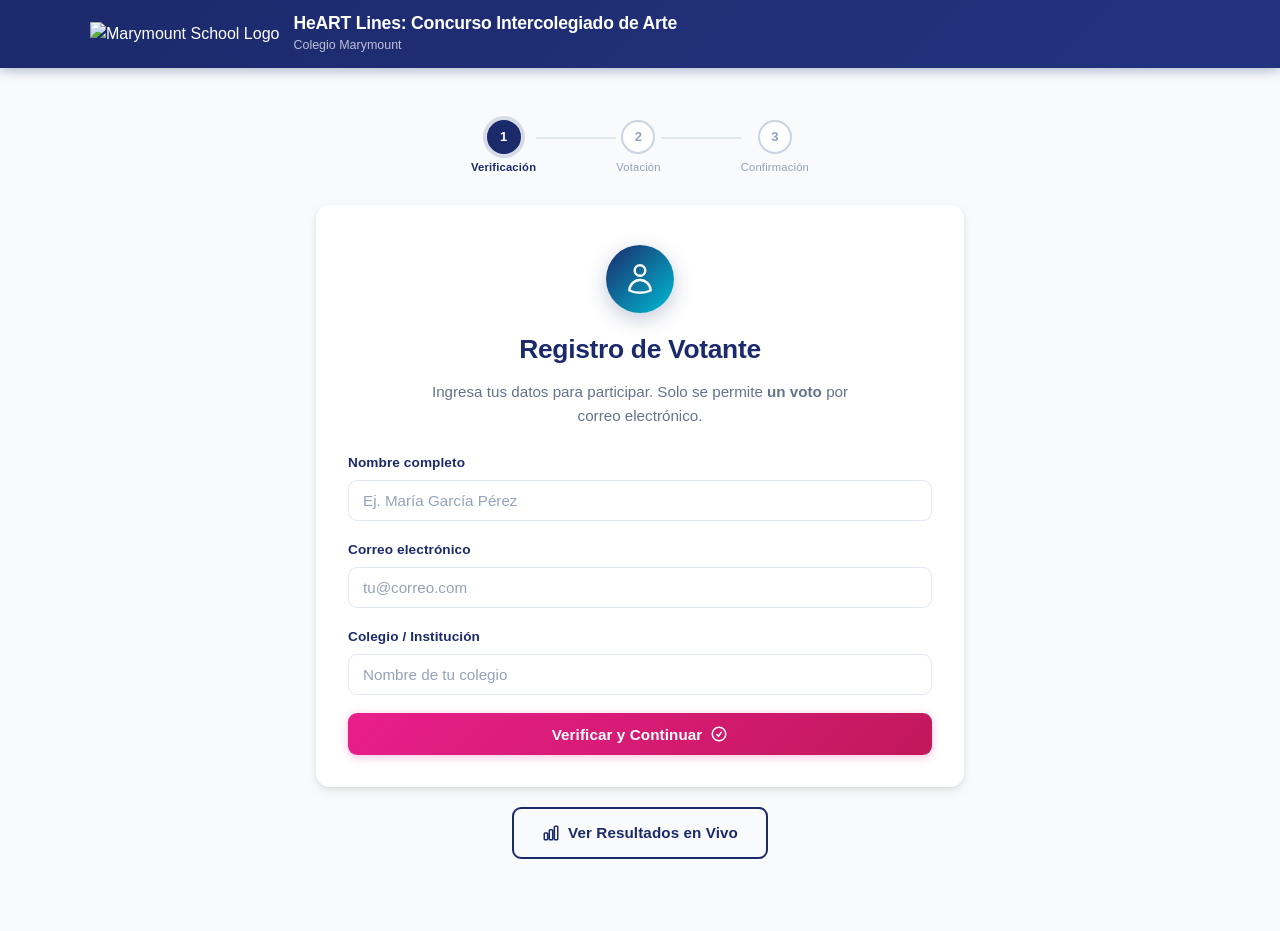
==== index.html @ 91d77fbe "Initial commit: Project root fixed" ====
<!DOCTYPE html>
<html lang="es">
<head>
  <meta charset="UTF-8">
  <meta name="viewport" content="width=device-width, initial-scale=1.0">
  <meta name="description" content="Votación del Concurso de Arte — Colegio Marymount Medellín">
  <title>Registro — Concurso de Arte Marymount</title>
  <link rel="stylesheet" href="css/style.css">
</head>
<body>

  <!-- ── Header ── -->
  <header class="site-header">
    <div class="header-inner">
      <div class="header-logo">
        <img src="images/logo_marymount.png" alt="Marymount School Logo">
      </div>
      <div class="header-text">
        <h1>HeART Lines: Concurso Intercolegiado de Arte</h1>
        <p>Colegio Marymount</p>
      </div>
    </div>
  </header>

  <!-- ── Main ── -->
  <main class="container">

    <!-- Progress indicator -->
    <div class="progress-steps mt-24">
      <div class="step active">
        <div class="step-circle">1</div>
        <span class="step-label">Verificación</span>
      </div>
      <div class="step-line"></div>
      <div class="step">
        <div class="step-circle">2</div>
        <span class="step-label">Votación</span>
      </div>
      <div class="step-line"></div>
      <div class="step">
        <div class="step-circle">3</div>
        <span class="step-label">Confirmación</span>
      </div>
    </div>

    <!-- Registration card -->
    <div class="card">
      <div class="page-hero">
        <div class="icon-circle">
          <!-- user icon -->
          <svg viewBox="0 0 24 24">
            <path d="M15.75 6a3.75 3.75 0 11-7.5 0 3.75 3.75 0 017.5 0zM4.501 20.118a7.5 7.5 0 0114.998 0A17.933 17.933 0 0112 21.75c-2.676 0-5.216-.584-7.499-1.632z"/>
          </svg>
        </div>
        <h2>Registro de Votante</h2>
        <p>Ingresa tus datos para participar. Solo se permite <strong>un voto</strong> por correo electrónico.</p>
      </div>

      <!-- Alert box (hidden by default) -->
      <div id="alert-box" class="alert alert-hidden" role="alert" aria-live="polite"></div>

      <form id="register-form" novalidate>
        <div class="form-group">
          <label for="name">
            Nombre completo
          </label>
          <input
            type="text"
            id="name"
            name="name"
            placeholder="Ej. María García Pérez"
            autocomplete="name"
            required>
        </div>

        <div class="form-group">
          <label for="email">
            Correo electrónico
          </label>
          <input
            type="email"
            id="email"
            name="email"
            placeholder="tu@correo.com"
            autocomplete="email"
            required>
        </div>

        <div class="form-group">
          <label for="school">
            Colegio / Institución
          </label>
          <input
            type="text"
            id="school"
            name="school"
            placeholder="Nombre de tu colegio"
            autocomplete="organization"
            required>
        </div>

        <button type="submit" class="btn btn-accent btn-full" id="submit-btn">
          <span class="btn-label">Verificar y Continuar</span>
          <div class="spinner" aria-hidden="true"></div>
          <svg viewBox="0 0 24 24">
            <path d="M9 12.75L11.25 15 15 9.75M21 12a9 9 0 11-18 0 9 9 0 0118 0z"/>
          </svg>
        </button>
      </form>
    </div>

    <!-- Link to results -->
    <div class="text-center">
      <a href="results.html" class="btn btn-outline">
        <svg viewBox="0 0 24 24">
          <path d="M3 13.125C3 12.504 3.504 12 4.125 12h2.25c.621 0 1.125.504 1.125 1.125v6.75C7.5 20.496 6.996 21 6.375 21h-2.25A1.125 1.125 0 013 19.875v-6.75zM9.75 8.625c0-.621.504-1.125 1.125-1.125h2.25c.621 0 1.125.504 1.125 1.125v11.25c0 .621-.504 1.125-1.125 1.125h-2.25a1.125 1.125 0 01-1.125-1.125V8.625zM16.5 4.125c0-.621.504-1.125 1.125-1.125h2.25C20.496 3 21 3.504 21 4.125v15.75c0 .621-.504 1.125-1.125 1.125h-2.25a1.125 1.125 0 01-1.125-1.125V4.125z"/>
        </svg>
        Ver Resultados en Vivo
      </a>
    </div>

  </main>

  <script src="js/config.js"></script>
  <script src="js/app.js"></script>
  <script>
    IndexPage.init();
  </script>
</body>
</html>
---- css/style.css ----
/* ══════════════════════════════════════════════
   Colegio Marymount Medellín — Art Contest App
   Design System & Global Styles
══════════════════════════════════════════════ */

:root {
  --navy:       #1B2A6B;
  --navy-dark:  #12205A;
  --navy-light: #243380;
  --white:      #FFFFFF;
  --light-blue: #A8C8E8;
  --pink:       #E91E8C;
  --pink-dark:  #C2185B;
  --cyan:       #00BCD4;
  --lime:       #8BC34A;

  --gray-50:  #F8FAFC;
  --gray-100: #F1F5F9;
  --gray-200: #E2E8F0;
  --gray-300: #CBD5E1;
  --gray-400: #94A3B8;
  --gray-500: #64748B;
  --gray-600: #475569;
  --gray-800: #1E293B;

  --shadow-sm: 0 1px 3px rgba(0,0,0,0.08), 0 1px 2px rgba(0,0,0,0.05);
  --shadow-md: 0 4px 12px rgba(0,0,0,0.08), 0 2px 4px rgba(0,0,0,0.05);
  --shadow-lg: 0 12px 24px rgba(0,0,0,0.10), 0 4px 8px rgba(0,0,0,0.06);
  --shadow-xl: 0 20px 40px rgba(0,0,0,0.12);

  --radius:    14px;
  --radius-sm: 9px;
  --radius-xs: 6px;

  --transition: 0.18s ease;
}

/* ── Reset & Base ── */
*, *::before, *::after { box-sizing: border-box; margin: 0; padding: 0; }

html { scroll-behavior: smooth; }

body {
  font-family: 'Calibri', 'Segoe UI', 'Arial', sans-serif;
  font-size: 16px;
  line-height: 1.55;
  background: var(--gray-50);
  color: var(--gray-800);
  min-height: 100vh;
  -webkit-font-smoothing: antialiased;
}

a { color: inherit; text-decoration: none; }
img { display: block; max-width: 100%; }
button { font-family: inherit; cursor: pointer; }
select, input { font-family: inherit; }

/* ══════════════════════════════════════════════
   Header
══════════════════════════════════════════════ */
.site-header {
  background: linear-gradient(135deg, var(--navy) 0%, var(--navy-light) 100%);
  color: var(--white);
  position: sticky;
  top: 0;
  z-index: 200;
  box-shadow: 0 2px 12px rgba(27,42,107,0.35);
}

.header-inner {
  max-width: 1140px;
  margin: 0 auto;
  padding: 13px 20px;
  display: flex;
  align-items: center;
  gap: 14px;
}

.header-logo {
  display: flex;
  align-items: center;
  flex-shrink: 0;
}

.header-logo img {
  max-height: 48px;
  width: auto;
  display: block;
}

.header-text h1 {
  font-size: 1.1rem;
  font-weight: 700;
  letter-spacing: -0.2px;
  line-height: 1.25;
}

.header-text p {
  font-size: 0.78rem;
  opacity: 0.7;
  margin-top: 1px;
}

/* ══════════════════════════════════════════════
   Layout containers
══════════════════════════════════════════════ */
.container {
  max-width: 680px;
  margin: 0 auto;
  padding: 28px 16px 72px;
}

.container--wide {
  max-width: 1140px;
}

/* ══════════════════════════════════════════════
   Card
══════════════════════════════════════════════ */
.card {
  background: var(--white);
  border-radius: var(--radius);
  box-shadow: var(--shadow-md);
  padding: 32px;
  margin-bottom: 20px;
}

/* ══════════════════════════════════════════════
   Progress steps
══════════════════════════════════════════════ */
.progress-steps {
  display: flex;
  align-items: center;
  justify-content: center;
  margin-bottom: 28px;
  padding: 0 8px;
}

.step {
  display: flex;
  flex-direction: column;
  align-items: center;
  gap: 5px;
}

.step-circle {
  width: 34px;
  height: 34px;
  border-radius: 50%;
  display: flex;
  align-items: center;
  justify-content: center;
  font-size: 0.82rem;
  font-weight: 700;
  border: 2px solid var(--gray-300);
  background: var(--white);
  color: var(--gray-400);
  transition: all var(--transition);
  z-index: 1;
  position: relative;
}

.step.active .step-circle {
  background: var(--navy);
  border-color: var(--navy);
  color: var(--white);
  box-shadow: 0 0 0 4px rgba(27,42,107,0.15);
}

.step.done .step-circle {
  background: var(--lime);
  border-color: var(--lime);
  color: var(--white);
}

.step-circle svg {
  width: 16px;
  height: 16px;
  stroke: var(--white);
  stroke-width: 2.5;
  fill: none;
  stroke-linecap: round;
  stroke-linejoin: round;
}

.step-label {
  font-size: 0.7rem;
  color: var(--gray-400);
  white-space: nowrap;
  letter-spacing: 0.2px;
}

.step.active .step-label { color: var(--navy); font-weight: 700; }
.step.done  .step-label  { color: var(--gray-500); }

.step-line {
  flex: 1;
  height: 2px;
  background: var(--gray-200);
  min-width: 32px;
  max-width: 80px;
  margin-bottom: 22px;
  transition: background var(--transition);
}

.step-line.done { background: var(--lime); }

/* ══════════════════════════════════════════════
   Page hero
══════════════════════════════════════════════ */
.page-hero {
  text-align: center;
  padding: 8px 0 24px;
}

.icon-circle {
  width: 68px;
  height: 68px;
  border-radius: 50%;
  background: linear-gradient(135deg, var(--navy), var(--cyan));
  display: inline-flex;
  align-items: center;
  justify-content: center;
  margin-bottom: 16px;
  box-shadow: 0 6px 20px rgba(27,42,107,0.25);
}

.icon-circle svg {
  width: 34px;
  height: 34px;
  stroke: var(--white);
  fill: none;
  stroke-width: 1.7;
  stroke-linecap: round;
  stroke-linejoin: round;
}

.page-hero h2 {
  font-size: 1.65rem;
  font-weight: 700;
  color: var(--navy);
  margin-bottom: 10px;
  letter-spacing: -0.3px;
}

.page-hero p {
  color: var(--gray-500);
  font-size: 0.95rem;
  max-width: 420px;
  margin: 0 auto;
  line-height: 1.6;
}

/* ══════════════════════════════════════════════
   Form elements
══════════════════════════════════════════════ */
.form-group {
  margin-bottom: 18px;
}

.form-group label {
  display: block;
  font-size: 0.85rem;
  font-weight: 700;
  color: var(--navy);
  margin-bottom: 7px;
  letter-spacing: 0.1px;
}

.form-group input,
.form-group select {
  width: 100%;
  padding: 11px 14px;
  border: 1.5px solid var(--gray-200);
  border-radius: var(--radius-sm);
  font-size: 0.95rem;
  color: var(--gray-800);
  background: var(--white);
  transition: border-color var(--transition), box-shadow var(--transition);
  outline: none;
  appearance: none;
  -webkit-appearance: none;
}

.form-group input:focus,
.form-group select:focus {
  border-color: var(--cyan);
  box-shadow: 0 0 0 3px rgba(0,188,212,0.15);
}

.form-group input::placeholder { color: var(--gray-400); }

/* ══════════════════════════════════════════════
   Buttons
══════════════════════════════════════════════ */
.btn {
  display: inline-flex;
  align-items: center;
  justify-content: center;
  gap: 8px;
  padding: 12px 28px;
  border: none;
  border-radius: var(--radius-sm);
  font-size: 0.95rem;
  font-weight: 700;
  cursor: pointer;
  text-decoration: none;
  transition: transform var(--transition), box-shadow var(--transition), background var(--transition), opacity var(--transition);
  position: relative;
  white-space: nowrap;
  letter-spacing: 0.1px;
}

.btn:active { transform: translateY(1px) !important; }

.btn svg {
  width: 18px;
  height: 18px;
  stroke: currentColor;
  fill: none;
  stroke-width: 2;
  stroke-linecap: round;
  stroke-linejoin: round;
  flex-shrink: 0;
}

.btn-primary {
  background: var(--navy);
  color: var(--white);
  box-shadow: 0 2px 8px rgba(27,42,107,0.28);
}

.btn-primary:hover {
  background: var(--navy-dark);
  box-shadow: 0 4px 14px rgba(27,42,107,0.38);
  transform: translateY(-1px);
}

.btn-accent {
  background: linear-gradient(135deg, var(--pink) 0%, var(--pink-dark) 100%);
  color: var(--white);
  box-shadow: 0 2px 10px rgba(233,30,140,0.28);
}

.btn-accent:hover {
  box-shadow: 0 4px 16px rgba(233,30,140,0.40);
  transform: translateY(-1px);
}

.btn-outline {
  background: transparent;
  color: var(--navy);
  border: 2px solid var(--navy);
}

.btn-outline:hover {
  background: var(--navy);
  color: var(--white);
  transform: translateY(-1px);
}

.btn-full { width: 100%; }

.btn:disabled {
  opacity: 0.55;
  cursor: not-allowed;
  transform: none !important;
  box-shadow: none !important;
}

/* Loading state */
.btn .spinner {
  width: 18px;
  height: 18px;
  border: 2px solid rgba(255,255,255,0.35);
  border-top-color: var(--white);
  border-radius: 50%;
  animation: spin 0.65s linear infinite;
  display: none;
  flex-shrink: 0;
}

.btn.loading .spinner { display: block; }
.btn.loading .btn-label { opacity: 0.7; }

@keyframes spin { to { transform: rotate(360deg); } }

/* ══════════════════════════════════════════════
   Alerts
══════════════════════════════════════════════ */
.alert {
  display: flex;
  align-items: flex-start;
  gap: 10px;
  padding: 13px 16px;
  border-radius: var(--radius-sm);
  font-size: 0.9rem;
  line-height: 1.5;
  margin-bottom: 20px;
  animation: fadeSlideIn 0.2s ease;
}

.alert svg {
  width: 18px;
  height: 18px;
  flex-shrink: 0;
  margin-top: 1px;
  stroke: currentColor;
  fill: none;
  stroke-width: 2;
  stroke-linecap: round;
  stroke-linejoin: round;
}

.alert-error   { background: #FEF2F2; border: 1.5px solid #FECACA; color: #B91C1C; }
.alert-success { background: #F0FDF4; border: 1.5px solid #BBF7D0; color: #166534; }
.alert-info    { background: #EFF6FF; border: 1.5px solid #BFDBFE; color: #1D4ED8; }
.alert-warning { background: #FFFBEB; border: 1.5px solid #FDE68A; color: #92400E; }
.alert-hidden  { display: none !important; }

@keyframes fadeSlideIn {
  from { opacity: 0; transform: translateY(-6px); }
  to   { opacity: 1; transform: translateY(0); }
}

/* ══════════════════════════════════════════════
   Vote page — Category sections
══════════════════════════════════════════════ */
.category-section { margin-bottom: 12px; }

.category-header {
  display: flex;
  align-items: center;
  gap: 12px;
  margin-bottom: 20px;
  padding-bottom: 14px;
  border-bottom: 2px solid var(--light-blue);
}

.category-badge {
  background: linear-gradient(135deg, var(--navy), var(--navy-light));
  color: var(--white);
  padding: 4px 14px;
  border-radius: 20px;
  font-size: 0.72rem;
  font-weight: 700;
  letter-spacing: 0.8px;
  text-transform: uppercase;
  white-space: nowrap;
}

.category-header h3 {
  font-size: 1.25rem;
  color: var(--navy);
  font-weight: 700;
  letter-spacing: -0.2px;
}

/* ══════════════════════════════════════════════
   Artwork cards grid
══════════════════════════════════════════════ */
.artwork-grid {
  display: grid;
  grid-template-columns: repeat(auto-fill, minmax(210px, 1fr));
  gap: 16px;
}

.artwork-card {
  background: var(--white);
  border-radius: var(--radius);
  box-shadow: var(--shadow-sm);
  overflow: hidden;
  border: 2.5px solid transparent;
  transition: transform var(--transition), box-shadow var(--transition), border-color var(--transition);
}

.artwork-card:hover {
  transform: translateY(-4px);
  box-shadow: var(--shadow-lg);
}

/* Selection highlights */
.artwork-card.selected-1st { border-color: #F59E0B; box-shadow: 0 0 0 3px rgba(245,158,11,0.15), var(--shadow-md); }
.artwork-card.selected-2nd { border-color: #94A3B8; box-shadow: 0 0 0 3px rgba(148,163,184,0.15), var(--shadow-md); }
.artwork-card.selected-3rd { border-color: #CD7F32; box-shadow: 0 0 0 3px rgba(205,127,50,0.15), var(--shadow-md); }

.artwork-img-wrap {
  position: relative;
  width: 100%;
  padding-top: 100%;
  background: var(--gray-100);
  overflow: hidden;
}

.artwork-img-wrap img {
  position: absolute;
  inset: 0;
  width: 100%;
  height: 100%;
  object-fit: cover;
  transition: transform 0.3s ease;
}

.artwork-card:hover .artwork-img-wrap img {
  transform: scale(1.05);
}

.artwork-info { padding: 12px 14px 14px; }

.artwork-title {
  font-size: 0.88rem;
  font-weight: 700;
  color: var(--navy);
  margin-bottom: 2px;
  white-space: nowrap;
  overflow: hidden;
  text-overflow: ellipsis;
}

.artwork-artist {
  font-size: 0.78rem;
  color: var(--gray-600);
  margin-bottom: 1px;
}

.artwork-school {
  font-size: 0.73rem;
  color: var(--gray-400);
  margin-bottom: 10px;
}

/* Place dropdown */
.place-select {
  width: 100%;
  padding: 7px 10px;
  border: 1.5px solid var(--gray-200);
  border-radius: var(--radius-xs);
  font-size: 0.85rem;
  color: var(--gray-800);
  background: var(--white);
  cursor: pointer;
  outline: none;
  transition: border-color var(--transition), background var(--transition);
  appearance: none;
  -webkit-appearance: none;
  background-image: url("data:image/svg+xml,%3Csvg xmlns='http://www.w3.org/2000/svg' width='12' height='12' viewBox='0 0 24 24' fill='none' stroke='%2394A3B8' stroke-width='2.5' stroke-linecap='round' stroke-linejoin='round'%3E%3Cpath d='M6 9l6 6 6-6'/%3E%3C/svg%3E");
  background-repeat: no-repeat;
  background-position: right 10px center;
  padding-right: 30px;
}

.place-select:focus { border-color: var(--cyan); }

.place-select.has-1st { border-color: #F59E0B; background-color: #FFFBEB; }
.place-select.has-2nd { border-color: #94A3B8; background-color: #F8FAFC; }
.place-select.has-3rd { border-color: #CD7F32; background-color: #FDF6F0; }

/* Vote instructions banner */
.vote-instructions {
  background: linear-gradient(135deg, rgba(168,200,232,0.18), rgba(0,188,212,0.09));
  border: 1.5px solid rgba(168,200,232,0.6);
  border-radius: var(--radius-sm);
  padding: 14px 18px;
  margin-bottom: 28px;
  font-size: 0.875rem;
  color: var(--gray-600);
  line-height: 1.65;
}

.vote-instructions strong { color: var(--navy); }

/* ══════════════════════════════════════════════
   Thank you page
══════════════════════════════════════════════ */
.thankyou-wrap { text-align: center; padding: 32px 16px 16px; }

.check-circle {
  width: 86px;
  height: 86px;
  border-radius: 50%;
  background: linear-gradient(135deg, var(--lime), #4CAF50);
  display: inline-flex;
  align-items: center;
  justify-content: center;
  margin-bottom: 22px;
  box-shadow: 0 8px 24px rgba(139,195,74,0.35);
  animation: popIn 0.55s cubic-bezier(0.175, 0.885, 0.32, 1.275);
}

@keyframes popIn {
  0%   { transform: scale(0); opacity: 0; }
  100% { transform: scale(1); opacity: 1; }
}

.check-circle svg {
  width: 42px;
  height: 42px;
  stroke: var(--white);
  fill: none;
  stroke-width: 2.5;
  stroke-linecap: round;
  stroke-linejoin: round;
}

.thankyou-wrap h2 {
  font-size: 2rem;
  font-weight: 700;
  color: var(--navy);
  margin-bottom: 12px;
  letter-spacing: -0.4px;
}

.thankyou-wrap p {
  color: var(--gray-500);
  font-size: 1rem;
  line-height: 1.7;
  margin-bottom: 4px;
}

.divider {
  border: none;
  border-top: 1px solid var(--gray-200);
  margin: 24px 0;
}

.voter-summary-text {
  font-size: 0.85rem;
  color: var(--gray-400);
  letter-spacing: 0.2px;
}

/* ══════════════════════════════════════════════
   Results page
══════════════════════════════════════════════ */
.results-header-card {
  background: linear-gradient(135deg, var(--navy) 0%, #2A3E8A 100%);
  color: var(--white);
  border-radius: var(--radius);
  padding: 24px 28px;
  margin-bottom: 20px;
  box-shadow: var(--shadow-lg);
}

.results-header-row {
  display: flex;
  align-items: center;
  justify-content: space-between;
  flex-wrap: wrap;
  gap: 12px;
  margin-bottom: 14px;
}

.results-title {
  font-size: 1.5rem;
  font-weight: 700;
  letter-spacing: -0.3px;
}

.results-meta-row {
  display: flex;
  align-items: center;
  gap: 20px;
  flex-wrap: wrap;
}

.voter-count-badge {
  display: flex;
  align-items: center;
  gap: 7px;
  font-size: 0.9rem;
  opacity: 0.85;
}

.voter-count-badge svg {
  width: 17px;
  height: 17px;
  stroke: var(--light-blue);
  fill: none;
  stroke-width: 2;
  stroke-linecap: round;
  stroke-linejoin: round;
  flex-shrink: 0;
}

.last-updated {
  font-size: 0.78rem;
  opacity: 0.55;
}

/* Status badge */
.status-badge {
  display: inline-flex;
  align-items: center;
  gap: 7px;
  padding: 6px 16px;
  border-radius: 20px;
  font-size: 0.82rem;
  font-weight: 700;
  letter-spacing: 0.2px;
  white-space: nowrap;
}

.status-badge.open   { background: rgba(139,195,74,0.2);  color: #A5D65A; border: 1px solid rgba(139,195,74,0.3); }
.status-badge.closed { background: rgba(239,68,68,0.2);   color: #F87171; border: 1px solid rgba(239,68,68,0.3); }
.status-badge.loading{ background: rgba(255,255,255,0.1); color: rgba(255,255,255,0.6); border: 1px solid rgba(255,255,255,0.2); }

.status-dot {
  width: 8px;
  height: 8px;
  border-radius: 50%;
  background: currentColor;
  flex-shrink: 0;
}

.status-badge.open .status-dot {
  animation: pulseDot 1.8s ease-in-out infinite;
}

@keyframes pulseDot {
  0%, 100% { opacity: 1; transform: scale(1); }
  50%       { opacity: 0.4; transform: scale(0.75); }
}

/* ── Podium ── */
.podium-container { padding: 8px 0 16px; }

.podium-wrap {
  display: flex;
  align-items: flex-end;
  justify-content: center;
  gap: 12px;
  padding: 0 8px;
}

.podium-spot {
  display: flex;
  flex-direction: column;
  align-items: center;
  flex: 1;
  max-width: 240px;
  min-width: 0;
}

.podium-rank-label {
  font-size: 0.68rem;
  font-weight: 700;
  color: var(--gray-400);
  text-transform: uppercase;
  letter-spacing: 0.8px;
  margin-bottom: 6px;
}

.podium-card {
  width: 100%;
  background: var(--white);
  border-radius: var(--radius);
  overflow: hidden;
  box-shadow: var(--shadow-md);
  margin-bottom: 10px;
  transition: transform var(--transition), box-shadow var(--transition);
}

.podium-card:hover {
  transform: translateY(-3px);
  box-shadow: var(--shadow-lg);
}

.podium-img {
  width: 100%;
  aspect-ratio: 1 / 1;
  object-fit: cover;
  background: var(--gray-100);
  display: block;
}

.podium-card-body {
  padding: 10px 12px 12px;
  text-align: center;
}

.podium-card-title {
  font-size: 0.85rem;
  font-weight: 700;
  color: var(--navy);
  margin-bottom: 2px;
  white-space: nowrap;
  overflow: hidden;
  text-overflow: ellipsis;
}

.podium-card-artist {
  font-size: 0.75rem;
  color: var(--gray-500);
  margin-bottom: 8px;
}

.podium-score-pill {
  display: inline-block;
  padding: 3px 12px;
  border-radius: 20px;
  font-size: 0.78rem;
  font-weight: 700;
}

.podium-spot.place-1 .podium-score-pill { background: #FEF3C7; color: #92400E; }
.podium-spot.place-2 .podium-score-pill { background: var(--gray-100); color: var(--gray-600); }
.podium-spot.place-3 .podium-score-pill { background: #FDF0E8; color: #7C3A1A; }

.podium-block {
  width: 100%;
  border-radius: var(--radius-sm) var(--radius-sm) 0 0;
  display: flex;
  align-items: center;
  justify-content: center;
  font-size: 1.6rem;
}

.podium-spot.place-1 .podium-block { background: linear-gradient(135deg, #F59E0B, #D97706); height: 72px; }
.podium-spot.place-2 .podium-block { background: linear-gradient(135deg, #94A3B8, #64748B); height: 52px; }
.podium-spot.place-3 .podium-block { background: linear-gradient(135deg, #CD7F32, #A0522D); height: 38px; }

.podium-empty {
  text-align: center;
  padding: 48px 20px;
  color: var(--gray-400);
  font-size: 0.9rem;
}

.podium-empty svg {
  width: 40px;
  height: 40px;
  stroke: var(--gray-300);
  fill: none;
  stroke-width: 1.5;
  stroke-linecap: round;
  stroke-linejoin: round;
  display: block;
  margin: 0 auto 12px;
}

/* ══════════════════════════════════════════════
   Utilities
══════════════════════════════════════════════ */
.text-center { text-align: center; }
.mt-16 { margin-top: 16px; }
.mt-24 { margin-top: 24px; }
.mt-32 { margin-top: 32px; }
.mb-0  { margin-bottom: 0; }

/* ══════════════════════════════════════════════
   Responsive
══════════════════════════════════════════════ */
@media (max-width: 640px) {
  .card { padding: 20px 16px; }
  .header-inner { padding: 10px 16px; }
  .artwork-grid { grid-template-columns: 1fr 1fr; gap: 10px; }
  .podium-wrap { gap: 6px; }
  .podium-card-body { padding: 8px 8px 10px; }
  .podium-card-title { font-size: 0.78rem; }
  .podium-card-artist { display: none; }
  .header-text h1 { font-size: 1rem; }
  .page-hero h2 { font-size: 1.35rem; }
  .thankyou-wrap h2 { font-size: 1.6rem; }
  .results-title { font-size: 1.2rem; }
  .results-header-card { padding: 18px 16px; }
  .step-line { min-width: 20px; }
}

@media (max-width: 400px) {
  .artwork-grid { grid-template-columns: 1fr; }
  .podium-wrap { flex-direction: column; align-items: center; }
  .podium-spot { max-width: 260px; width: 100%; }
  .podium-spot.place-1 { order: -1; }
}
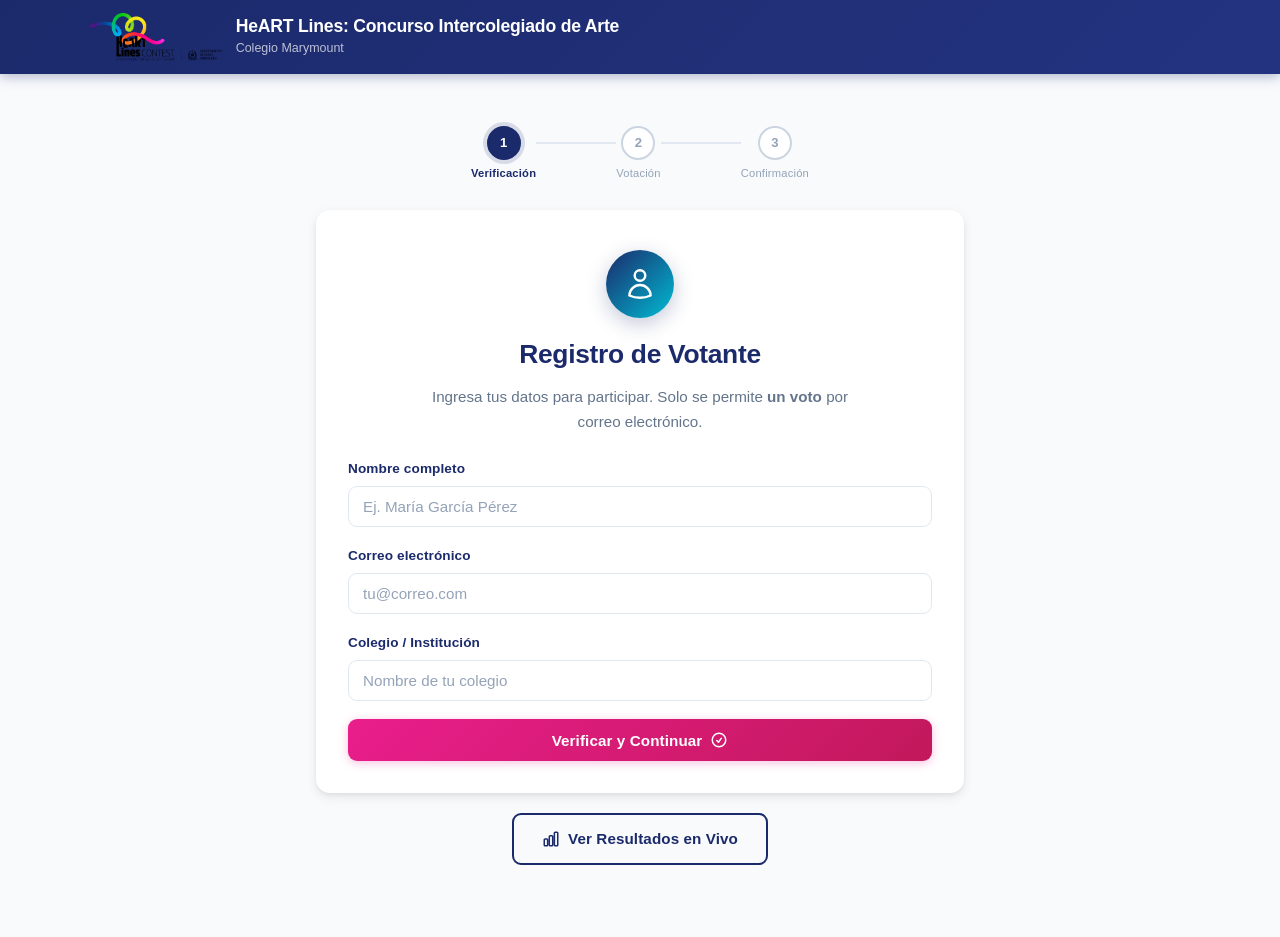
==== commit 26f890f7: "Initial commit: Project root fixed" ====
--- a/index.html
+++ b/index.html
@@ -13,7 +13,7 @@
   <header class="site-header">
     <div class="header-inner">
       <div class="header-logo">
-        <img src="images/logo_marymount.png" alt="Marymount School Logo">
+        <img src="images/logo_Marymount.png" alt="Marymount School Logo">
       </div>
       <div class="header-text">
         <h1>HeART Lines: Concurso Intercolegiado de Arte</h1>
